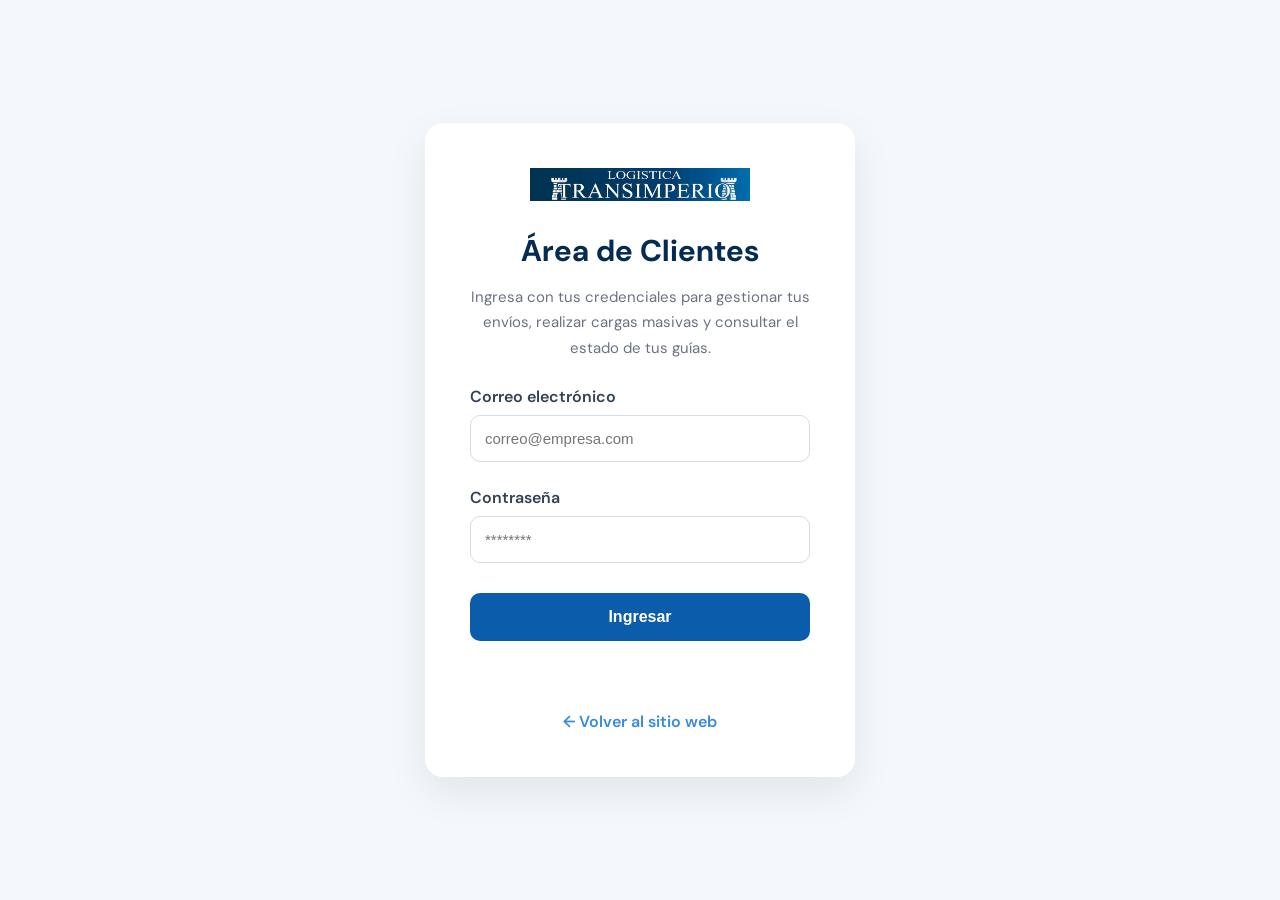
==== clientes/index.html @ 9420f677 "Creacion vista cleintes" ====
<!DOCTYPE html>
<html lang="es">

<head>
    <meta charset="UTF-8">
    <meta name="viewport" content="width=device-width, initial-scale=1.0">

    <title>Área de Clientes | TRANSIMPERIO</title>

    <link rel="stylesheet" href="../css/styles.css">
    <link rel="stylesheet" href="login.css">
</head>

<body>

    <main class="login-container">

        <div class="login-card">

            <img src="../assets/images/logo_simplificado.png" alt="TRANSIMPERIO" class="login-logo">

            <h1>Área de Clientes</h1>

            <p class="login-description">
                Ingresa con tus credenciales para gestionar tus envíos,
                realizar cargas masivas y consultar el estado de tus guías.
            </p>

            <form id="loginForm">

                <div class="input-group">

                    <label>Correo electrónico</label>

                    <input type="email" id="email" placeholder="correo@empresa.com" required>

                </div>

                <div class="input-group">

                    <label>Contraseña</label>

                    <input type="password" id="password" placeholder="********" required>

                </div>

                <button type="submit" class="login-btn">
                    Ingresar
                </button>

            </form>

            <div id="mensaje"></div>

            <a href="../index.html" class="back-link">
                ← Volver al sitio web
            </a>

        </div>

    </main>

    <script src="login.js"></script>

</body>

</html>
---- css/styles.css ----
/* ============================================================
   TRANSIMPERIO — styles.css
   ============================================================ */

@import url('https://fonts.googleapis.com/css2?family=Syne:wght@400;600;700;800&family=DM+Sans:ital,opsz,wght@0,9..40,300;0,9..40,400;0,9..40,500;1,9..40,300&display=swap');

/* ── TOKENS ── */
:root {
  --blue-900: #042C53;
  --blue-800: #0C447C;
  --blue-700: #185FA5;
  --blue-500: #378ADD;
  --blue-200: #85B7EB;
  --blue-100: #B5D4F4;
  --blue-50:  #E6F1FB;
  --white:    #ffffff;
  --gray-50:  #F8F9FB;
  --gray-400: #8A96A8;
  --gray-500: #6B7685;
  --gray-700: #3D4858;
  --accent:   #378ADD;
  --green:    #63D38B;
  --yellow:   #FAC775;

  --font-display: 'Syne', sans-serif;
  --font-body:    'DM Sans', sans-serif;

  --radius-sm: 8px;
  --radius-md: 12px;
  --radius-lg: 16px;
  --radius-xl: 20px;

  --shadow-sm:   0 2px 12px rgba(4,44,83,0.06);
  --shadow-card: 0 4px 24px rgba(4,44,83,0.08);
  --shadow-hover:0 12px 40px rgba(4,44,83,0.14);

  --transition: 0.2s ease;
}

/* ── RESET ── */
*, *::before, *::after { box-sizing: border-box; margin: 0; padding: 0; }
html { scroll-behavior: smooth; }
body {
  font-family: var(--font-body);
  color: var(--gray-700);
  background: var(--white);
  overflow-x: hidden;
  -webkit-font-smoothing: antialiased;
}
.font-display { font-family: var(--font-display); }

/* ════════════════════════════════════════════
   NAV
════════════════════════════════════════════ */
#main-nav {
  position: fixed; top: 0; left: 0; right: 0; z-index: 100;
  height: 68px;
  display: flex; align-items: center; justify-content: space-between;
  padding: 0 5vw;
  background: rgba(255,255,255,0.93);
  backdrop-filter: blur(16px);
  -webkit-backdrop-filter: blur(16px);
  border-bottom: 1px solid rgba(55,138,221,0.10);
  transition: box-shadow var(--transition);
}
#main-nav.scrolled { box-shadow: 0 2px 24px rgba(4,44,83,0.09); }

.nav-logo-img-wrap { display: flex; align-items: center; text-decoration: none; flex-shrink: 0; }
.nav-logo-img      { height: 44px; width: auto; object-fit: contain; border-radius: var(--radius-sm); transition: opacity var(--transition); }
.nav-logo-img-wrap:hover .nav-logo-img { opacity: 0.85; }

.hamburger { display: none; flex-direction: column; gap: 5px; cursor: pointer; background: none; border: none; padding: 4px; }
.hamburger span { display: block; width: 24px; height: 2px; background: var(--blue-900); border-radius: 2px; transition: all 0.3s; }
.hamburger.open span:nth-child(1) { transform: translateY(7px) rotate(45deg); }
.hamburger.open span:nth-child(2) { opacity: 0; }
.hamburger.open span:nth-child(3) { transform: translateY(-7px) rotate(-45deg); }

.mobile-menu {
  display: none;
  position: fixed; top: 68px; left: 0; right: 0;
  background: var(--white);
  border-bottom: 1px solid var(--blue-50);
  padding: 24px 5vw;
  flex-direction: column; gap: 20px;
  z-index: 99;
  box-shadow: 0 8px 24px rgba(4,44,83,0.08);
}
.mobile-menu.open { display: flex; }

/* ════════════════════════════════════════════
   TIPOGRAFÍA COMPARTIDA
════════════════════════════════════════════ */
.section-label {
  display: inline-flex;
  align-items: center;
  gap: 10px;
  font-family: var(--font-display);
  font-size: 11px;
  font-weight: 700;
  letter-spacing: 2.5px;
  text-transform: uppercase;
  background: linear-gradient(90deg, var(--blue-700), var(--blue-500));
  -webkit-background-clip: text;
  -webkit-text-fill-color: transparent;
  background-clip: text;
  margin-bottom: 14px;
}
.section-label::before {
  content: '';
  display: inline-block;
  width: 28px; height: 2px;
  border-radius: 2px;
  background: linear-gradient(90deg, var(--blue-700), var(--blue-500));
  flex-shrink: 0;
}

/* Variante para fondos oscuros — resetea el clip y usa color directo */
.section-label-light {
  display: inline-flex;
  align-items: center;
  gap: 10px;
  font-family: var(--font-display);
  font-size: 11px;
  font-weight: 700;
  letter-spacing: 2.5px;
  text-transform: uppercase;
  color: var(--blue-200);
  background: none;
  -webkit-text-fill-color: var(--blue-200);
  margin-bottom: 14px;
}
.section-label-light::before {
  content: '';
  display: inline-block;
  width: 28px; height: 2px;
  border-radius: 2px;
  background: var(--blue-200);
  flex-shrink: 0;
}

.section-title {
  font-size: clamp(28px, 3.5vw, 42px);
  font-weight: 800;
  color: var(--blue-900);
  line-height: 1.2;
  letter-spacing: -0.5px;
  margin-bottom: 20px;
}

/* ════════════════════════════════════════════
   HERO
════════════════════════════════════════════ */
.hero { min-height: 100vh; position: relative; overflow: hidden; display: flex; align-items: center; }

.hero-bg-img { position: absolute; inset: 0; z-index: 0; }
.hero-bg-img img { width: 100%; height: 100%; object-fit: cover; object-position: center 30%; display: block; }

.hero-overlay {
  position: absolute; inset: 0; z-index: 1;
  background: linear-gradient(105deg, rgba(4,44,83,0.90) 0%, rgba(4,44,83,0.72) 55%, rgba(4,44,83,0.38) 100%);
}

.hero-content {
  position: relative; z-index: 2; width: 100%;
  display: grid; grid-template-columns: 1fr 1fr;
  align-items: center; gap: 48px;
  padding: 120px 5vw 80px;
}

.hero-text { max-width: 560px; }

.hero-badge {
  display: inline-flex; align-items: center; gap: 8px;
  background: rgba(255,255,255,0.11);
  border: 1px solid rgba(255,255,255,0.18);
  border-radius: 100px;
  padding: 6px 14px;
  font-size: 12px; font-weight: 500;
  color: rgba(255,255,255,0.85);
  margin-bottom: 24px;
}
.hero-badge-dot { display: inline-block; width: 7px; height: 7px; border-radius: 50%; background: var(--blue-200); flex-shrink: 0; }

.hero-title { font-size: clamp(36px, 4.5vw, 62px); font-weight: 800; color: var(--white); line-height: 1.1; letter-spacing: -1.5px; margin-bottom: 24px; }
.hero-title-em { color: var(--blue-200); font-style: normal; }

.hero-subtitle { font-size: 17px; color: rgba(255,255,255,0.70); line-height: 1.7; max-width: 480px; margin-bottom: 40px; }

.hero-ctas { display: flex; gap: 12px; flex-wrap: wrap; }

.btn-primary {
  background: var(--blue-500); color: var(--white);
  padding: 14px 28px; border-radius: var(--radius-xl);
  font-size: 14px; font-weight: 500; text-decoration: none; display: inline-block;
  transition: background var(--transition), transform var(--transition);
}
.btn-primary:hover { background: var(--blue-700); transform: translateY(-2px); }

.btn-outline {
  border: 1.5px solid rgba(255,255,255,0.32); color: var(--white);
  padding: 13px 28px; border-radius: var(--radius-xl);
  font-size: 14px; font-weight: 500; text-decoration: none; display: inline-block;
  transition: border-color var(--transition), background var(--transition);
}
.btn-outline:hover { border-color: rgba(255,255,255,0.65); background: rgba(255,255,255,0.08); }

/* Stat cards */
.hero-visual { display: flex; align-items: center; justify-content: center; }
.hero-cards-wrap { position: relative; width: 320px; height: 320px; }

.stat-card {
  position: absolute;
  background: var(--white); border: 1px solid var(--blue-100);
  border-radius: var(--radius-lg); padding: 20px 24px;
  box-shadow: 0 8px 32px rgba(4,44,83,0.24);
  animation: floatCard 6s ease-in-out infinite;
}
.stat-card-number { font-family: var(--font-display); font-size: 32px; font-weight: 800; color: var(--blue-900); }
.stat-card-label  { font-size: 12px; color: var(--gray-400); margin-top: 4px; }
.stat-card-title  { font-family: var(--font-display); font-size: 18px; font-weight: 700; color: var(--blue-900); margin-bottom: 2px; }
.stat-card-dots   { display: flex; gap: 6px; margin-bottom: 12px; }

.dot-blue   { width: 9px; height: 9px; border-radius: 50%; background: var(--blue-500); display: inline-block; }
.dot-green  { width: 9px; height: 9px; border-radius: 50%; background: var(--green);    display: inline-block; }
.dot-yellow { width: 9px; height: 9px; border-radius: 50%; background: var(--yellow);   display: inline-block; }

.card-a { top: 0;    left: 0;    width: 188px; }
.card-b { top: 60px; right: 0;   width: 188px; animation-delay: -2s; animation-duration: 7s; }
.card-c { bottom: 0; left: 28px; width: 232px; animation-delay: -4s; animation-duration: 8s; }

.card-dark        { background: var(--blue-900); border-color: var(--blue-700); }
.card-dark-number { color: var(--white); }
.card-dark-label  { color: var(--blue-200); }

@keyframes floatCard {
  0%, 100% { transform: translateY(0); }
  50%       { transform: translateY(-8px); }
}

/* ════════════════════════════════════════════
   NOSOTROS
════════════════════════════════════════════ */
.about-grid {
  display: grid;
  grid-template-columns: 1fr 1fr;
  gap: 64px;
  align-items: center;
}

.pillars-grid {
  display: grid;
  grid-template-columns: 1fr 1fr;
  gap: 16px;
}

.pillar {
  background: var(--white);
  border: 1px solid var(--blue-100);
  border-radius: var(--radius-md);
  padding: 20px;
  transition: box-shadow var(--transition), transform var(--transition);
}
.pillar:hover { box-shadow: var(--shadow-card); transform: translateY(-2px); }

.pillar-icon {
  width: 40px; height: 40px;
  background: var(--blue-50);
  border-radius: var(--radius-md);
  display: flex; align-items: center; justify-content: center;
  margin-bottom: 12px;
}

/* ════════════════════════════════════════════
   SERVICIOS
════════════════════════════════════════════ */
.services-grid {
  display: grid;
  grid-template-columns: repeat(3, 1fr);
  gap: 24px;
}

.service-card {
  background: var(--white);
  border: 1px solid var(--blue-100);
  border-radius: var(--radius-lg);
  padding: 28px 24px;
  position: relative; overflow: hidden;
  transition: box-shadow var(--transition), transform var(--transition), border-color var(--transition);
}
.service-card::after {
  content: '';
  position: absolute; top: 0; left: 0; right: 0; height: 3px;
  background: linear-gradient(90deg, var(--blue-700), var(--accent));
  opacity: 0; transition: opacity var(--transition);
}
.service-card:hover { box-shadow: var(--shadow-hover); transform: translateY(-4px); border-color: var(--blue-200); }
.service-card:hover::after { opacity: 1; }

.service-card-cta { background: var(--blue-900); border-color: var(--blue-700); }
.service-card-cta::after { display: none; }

.service-img-wrap {
  width: 100%; height: 150px;
  border-radius: var(--radius-md); overflow: hidden;
  margin-bottom: 18px;
  background: var(--blue-50);
  display: flex; align-items: center; justify-content: center;
}
.service-img-wrap img { width: 100%; height: 100%; object-fit: cover; transition: transform 0.4s ease; }
.service-card:hover .service-img-wrap img { transform: scale(1.05); }
.service-img-fallback { display: flex; align-items: center; justify-content: center; width: 100%; height: 100%; }
.service-img-dark { background: rgba(255,255,255,0.07); }

.service-title { font-family: var(--font-display); font-size: 16px; font-weight: 700; color: var(--blue-900); margin-bottom: 8px; }
.service-desc  { font-size: 13px; color: var(--gray-400); line-height: 1.65; }
.service-desc-dark { color: var(--blue-200); margin-bottom: 20px; }

.service-cta-btn {
  display: inline-block;
  color: var(--white); font-size: 13px; font-weight: 500;
  padding: 10px 20px;
  border: 1px solid rgba(255,255,255,0.22);
  border-radius: var(--radius-md);
  text-decoration: none;
  transition: border-color var(--transition), background var(--transition);
}
.service-cta-btn:hover { border-color: rgba(255,255,255,0.50); background: rgba(255,255,255,0.07); }

/* ════════════════════════════════════════════
   RASTREO
════════════════════════════════════════════ */
.tracking-section {
  background: linear-gradient(135deg, var(--blue-900) 0%, var(--blue-800) 100%);
  position: relative; overflow: hidden;
}
.tracking-section::before {
  content: '';
  position: absolute; top: -100px; right: -100px;
  width: 500px; height: 500px;
  background: radial-gradient(circle, rgba(55,138,221,0.14) 0%, transparent 65%);
  pointer-events: none;
}

.appsheet-iframe-wrap {
  position: relative; width: 100%;
  border-radius: var(--radius-xl); overflow: hidden;
  box-shadow: 0 20px 60px rgba(0,0,0,0.3);
  background: rgba(255,255,255,0.05);
  border: 1px solid rgba(255,255,255,0.10);
}
.appsheet-iframe-wrap iframe { display: block; width: 100%; height: 560px; border: none; }

.iframe-loader {
  position: absolute; inset: 0;
  display: flex; align-items: center; justify-content: center;
  background: rgba(4,44,83,0.6);
  backdrop-filter: blur(4px);
  color: var(--white); font-size: 14px; gap: 10px;
  transition: opacity 0.4s;
}
.iframe-loader.hidden { opacity: 0; pointer-events: none; }
.loader-dot { width: 8px; height: 8px; border-radius: 50%; background: var(--accent); animation: pulse 1.2s ease-in-out infinite; }
.loader-dot:nth-child(2) { animation-delay: 0.2s; }
.loader-dot:nth-child(3) { animation-delay: 0.4s; }
@keyframes pulse {
  0%, 100% { opacity: 0.3; transform: scale(0.8); }
  50%       { opacity: 1;   transform: scale(1.2); }
}

/* ════════════════════════════════════════════
   COBERTURA
════════════════════════════════════════════ */
.coverage-grid {
  display: grid;
  grid-template-columns: 1fr 1fr;
  gap: 64px;
  align-items: center;
}

.coverage-point { display: flex; align-items: center; gap: 12px; }
.coverage-point .dot { width: 8px; height: 8px; border-radius: 50%; background: var(--blue-500); flex-shrink: 0; }

.coverage-map-wrap {
  background: var(--white);
  border: 1px solid var(--blue-100);
  border-radius: var(--radius-lg);
  overflow: hidden;
  box-shadow: var(--shadow-card);
}
.map-address-bar {
  display: flex; align-items: center; gap: 8px;
  padding: 12px 16px;
  background: var(--white);
  border-top: 1px solid var(--blue-50);
  font-size: 13px; color: var(--gray-700);
}
.map-address-bar span { flex: 1; }
.map-address-link { font-size: 12px; font-weight: 500; color: var(--blue-700); text-decoration: none; white-space: nowrap; transition: color var(--transition); }
.map-address-link:hover { color: var(--blue-500); }

/* ════════════════════════════════════════════
   CONTACTO
════════════════════════════════════════════ */
.contact-grid {
  display: grid;
  grid-template-columns: 1fr 1fr;
  gap: 64px;
  align-items: start;
}

.contact-info { display: flex; flex-direction: column; gap: 16px; }

.contact-item {
  display: flex; align-items: center; gap: 16px;
  padding: 20px 24px;
  background: var(--gray-50);
  border: 1px solid var(--blue-50);
  border-radius: 14px;
  transition: box-shadow var(--transition);
}
.contact-item:hover { box-shadow: var(--shadow-card); }

.contact-icon {
  width: 44px; height: 44px;
  background: var(--blue-50);
  border-radius: var(--radius-md);
  display: flex; align-items: center; justify-content: center;
  flex-shrink: 0;
}

.contact-form { display: flex; flex-direction: column; gap: 16px; }

.form-row { display: grid; grid-template-columns: 1fr 1fr; gap: 16px; }

.form-group { display: flex; flex-direction: column; gap: 6px; }

.form-label { font-size: 12px; font-weight: 500; color: var(--gray-700); }

.form-input {
  padding: 12px 16px;
  border: 1px solid var(--blue-100);
  border-radius: var(--radius-lg);
  font-size: 14px;
  font-family: var(--font-body);
  color: var(--gray-700);
  background: var(--white);
  outline: none;
  transition: border-color var(--transition), box-shadow var(--transition);
}
.form-input:focus { border-color: var(--blue-500); box-shadow: 0 0 0 3px rgba(55,138,221,0.12); }
.form-input::placeholder { color: var(--gray-400); }

.form-select { cursor: pointer; }
.form-textarea { resize: vertical; min-height: 110px; }

.btn-submit {
  background: var(--blue-700); color: var(--white);
  padding: 14px; border-radius: var(--radius-lg);
  font-size: 14px; font-weight: 500;
  font-family: var(--font-body);
  border: none; cursor: pointer;
  transition: background var(--transition), transform var(--transition);
}
.btn-submit:hover { background: var(--blue-900); transform: translateY(-1px); }

.form-msg { font-size: 13px; min-height: 20px; }

/* ════════════════════════════════════════════
   FOOTER
════════════════════════════════════════════ */
.site-footer { background: var(--blue-900); padding: 48px 5vw 28px; }

.footer-top {
  display: flex; justify-content: space-between; align-items: start;
  margin-bottom: 36px; flex-wrap: wrap; gap: 24px;
}

.footer-logo { font-family: var(--font-display); font-size: 20px; font-weight: 800; color: var(--white); letter-spacing: -0.5px; }
.footer-logo span { color: var(--blue-200); }

.footer-desc { font-size: 13px; color: var(--blue-200); line-height: 1.65; max-width: 280px; margin-top: 8px; }

.footer-links { display: flex; flex-direction: column; gap: 10px; }
.footer-links a { font-size: 13px; color: var(--blue-200); text-decoration: none; transition: color var(--transition); }
.footer-links a:hover { color: var(--white); }

.footer-bottom {
  display: flex; justify-content: space-between; align-items: center;
  padding-top: 20px; flex-wrap: wrap; gap: 8px;
  border-top: 1px solid rgba(255,255,255,0.08);
  font-size: 12px; color: rgba(255,255,255,0.30);
}

/* ════════════════════════════════════════════
   WHATSAPP
════════════════════════════════════════════ */
.wa-float {
  position: fixed; bottom: 28px; right: 28px; z-index: 200;
  background: #25D366; width: 56px; height: 56px; border-radius: 50%;
  display: flex; align-items: center; justify-content: center;
  box-shadow: 0 4px 20px rgba(37,211,102,0.45);
  text-decoration: none;
  transition: transform var(--transition), box-shadow var(--transition);
}
.wa-float:hover { transform: scale(1.1); box-shadow: 0 8px 28px rgba(37,211,102,0.55); }

/* ════════════════════════════════════════════
   SCROLL REVEAL
════════════════════════════════════════════ */
.reveal { opacity: 0; transform: translateY(28px); transition: opacity 0.6s ease, transform 0.6s ease; }
.reveal.visible { opacity: 1; transform: translateY(0); }

/* ════════════════════════════════════════════
   RESPONSIVE — tablet / mobile
════════════════════════════════════════════ */
@media (max-width: 1024px) {
  .services-grid { grid-template-columns: 1fr 1fr; }
}

@media (max-width: 900px) {
  /* Nav */
  .nav-links-wrapper { display: none !important; }
  .hamburger { display: flex; }
  .nav-logo-img { height: 36px; }

  /* Hero */
  .hero-content { grid-template-columns: 1fr; padding-top: 110px; padding-bottom: 60px; }
  .hero-visual   { display: none !important; }

  /* Secciones */
  .about-grid    { grid-template-columns: 1fr; gap: 40px; }
  .coverage-grid { grid-template-columns: 1fr; gap: 40px; }
  .contact-grid  { grid-template-columns: 1fr; gap: 40px; }
  .services-grid { grid-template-columns: 1fr 1fr; }

  .pillars-grid { grid-template-columns: 1fr 1fr; gap: 12px; }
  .form-row     { grid-template-columns: 1fr; }

  /* Footer */
  .footer-top { flex-direction: column; }

  /* iFrame */
  .appsheet-iframe-wrap iframe { height: 480px; }
}

@media (max-width: 600px) {
  .services-grid { grid-template-columns: 1fr; }
  .pillars-grid  { grid-template-columns: 1fr; }
  .hero-title    { font-size: 34px; letter-spacing: -1px; }
  .appsheet-iframe-wrap iframe { height: 420px; }
  .nav-logo-img  { height: 32px; }
}
---- clientes/login.css ----
/* ==========================================
   LOGIN - TRANSIMPERIO
========================================== */

body {
    margin: 0;
    padding: 0;
    font-family: var(--font-body, 'Segoe UI', sans-serif);
    background: #f4f7fb;
    min-height: 100vh;
    display: flex;
    justify-content: center;
    align-items: center;
}

.login-container {
    width: 100%;
    padding: 30px;
    display: flex;
    justify-content: center;
    align-items: center;
}

.login-card {
    width: 100%;
    max-width: 430px;
    background: white;
    border-radius: 18px;
    padding: 45px;
    box-shadow: 0 15px 40px rgba(0, 0, 0, .08);
    text-align: center;
}

.login-logo {
    width: 220px;
    margin-bottom: 25px;
}

.login-card h1 {
    margin: 0;
    color: var(--blue-900);
    font-size: 30px;
    font-weight: 700;
}

.login-description {
    margin-top: 15px;
    color: #6b7280;
    line-height: 1.7;
    font-size: 15px;
}

.input-group {
    margin-top: 25px;
    text-align: left;
}

.input-group label {
    display: block;
    margin-bottom: 8px;
    font-weight: 600;
    color: #334155;
}

.input-group input {
    width: 100%;
    padding: 14px;
    border-radius: 10px;
    border: 1px solid #d6dce5;
    font-size: 15px;
    transition: .3s;
    box-sizing: border-box;
}

.input-group input:focus {
    outline: none;
    border-color: #378add;
    box-shadow: 0 0 0 3px rgba(55, 138, 221, .15);
}

.login-btn {
    margin-top: 30px;
    width: 100%;
    padding: 15px;
    border: none;
    border-radius: 10px;
    background: #0b5cab;
    color: white;
    font-size: 16px;
    font-weight: 600;
    cursor: pointer;
    transition: .3s;
}

.login-btn:hover {
    background: #084a8a;
}

#mensaje {
    margin-top: 18px;
    min-height: 22px;
    color: #d32f2f;
    font-size: 14px;
}

.back-link {
    display: inline-block;
    margin-top: 30px;
    text-decoration: none;
    color: #378add;
    font-weight: 600;
}

.back-link:hover {
    text-decoration: underline;
}

@media(max-width:600px) {
    .login-card {
        padding: 30px;
    }

    .login-logo {
        width: 170px;
    }
}
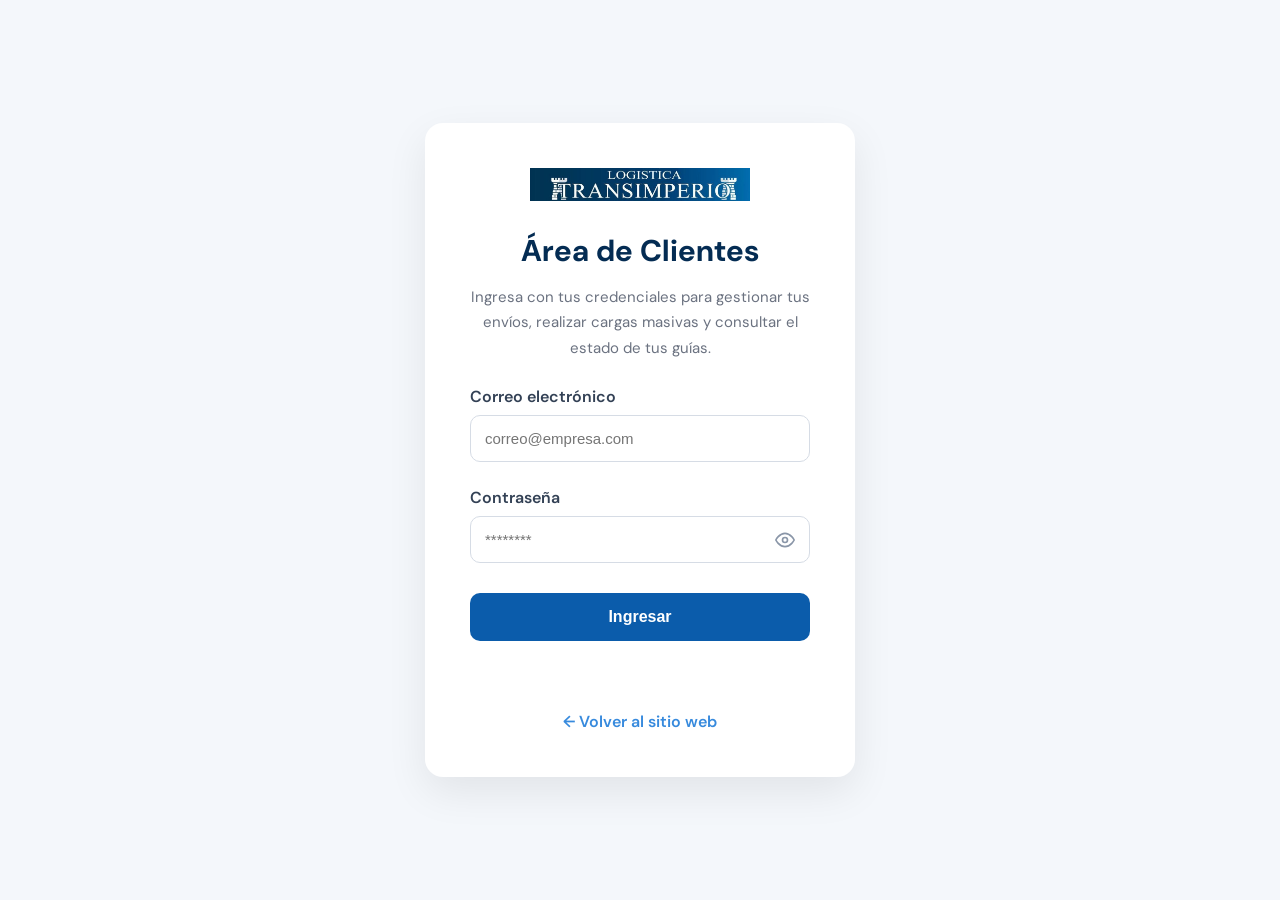
==== commit 4c8fdd2d: "Build/edit guias y valores" ====
--- a/clientes/index.html
+++ b/clientes/index.html
@@ -30,17 +30,31 @@
 
                 <div class="input-group">
 
-                    <label>Correo electrónico</label>
+                    <label for="email">Correo electrónico</label>
 
-                    <input type="email" id="email" placeholder="correo@empresa.com" required>
+                    <input type="email" id="email" placeholder="correo@empresa.com" autocomplete="username" required>
 
                 </div>
 
                 <div class="input-group">
 
-                    <label>Contraseña</label>
+                    <label for="password">Contraseña</label>
 
-                    <input type="password" id="password" placeholder="********" required>
+                    <div class="password-wrap">
+                        <input type="password" id="password" placeholder="********" autocomplete="current-password" required>
+                        <button type="button" class="ver-clave" id="btnVerClave" aria-label="Mostrar contraseña" title="Mostrar contraseña">
+                            <svg class="ojo-abierto" width="20" height="20" viewBox="0 0 24 24" fill="none" stroke="currentColor" stroke-width="2" stroke-linecap="round" stroke-linejoin="round" aria-hidden="true">
+                                <path d="M1 12s4-8 11-8 11 8 11 8-4 8-11 8-11-8-11-8z" />
+                                <circle cx="12" cy="12" r="3" />
+                            </svg>
+                            <svg class="ojo-cerrado" width="20" height="20" viewBox="0 0 24 24" fill="none" stroke="currentColor" stroke-width="2" stroke-linecap="round" stroke-linejoin="round" aria-hidden="true">
+                                <path d="M17.94 17.94A10.07 10.07 0 0 1 12 20c-7 0-11-8-11-8a18.45 18.45 0 0 1 5.06-5.94" />
+                                <path d="M9.9 4.24A9.12 9.12 0 0 1 12 4c7 0 11 8 11 8a18.5 18.5 0 0 1-2.16 3.19" />
+                                <path d="M14.12 14.12a3 3 0 1 1-4.24-4.24" />
+                                <line x1="1" y1="1" x2="23" y2="23" />
+                            </svg>
+                        </button>
+                    </div>
 
                 </div>
 
@@ -60,6 +74,7 @@
 
     </main>
 
+    <script src="config.js"></script>
     <script src="login.js"></script>
 
 </body>
--- a/css/styles.css
+++ b/css/styles.css
@@ -69,6 +69,24 @@
 .nav-logo-img      { height: 44px; width: auto; object-fit: contain; border-radius: var(--radius-sm); transition: opacity var(--transition); }
 .nav-logo-img-wrap:hover .nav-logo-img { opacity: 0.85; }
 
+/* Links y botones del nav (no dependen de Tailwind) */
+.nav-links-wrapper { display: flex; align-items: center; gap: 28px; }
+.nav-links   { display: flex; align-items: center; gap: 28px; list-style: none; margin: 0; padding: 0; }
+.nav-link    { font-size: 14px; font-weight: 500; color: #4B5563; text-decoration: none; white-space: nowrap; transition: color var(--transition); }
+.nav-link:hover { color: var(--blue-500); }
+.nav-actions { display: flex; align-items: center; gap: 10px; }
+.nav-btn {
+  display: inline-flex; align-items: center; justify-content: center; gap: 6px;
+  white-space: nowrap; text-decoration: none;
+  background: var(--blue-700); color: var(--white);
+  font-size: 14px; font-weight: 500; line-height: 1;
+  min-height: 40px; padding: 0 18px; border: 1.5px solid var(--blue-700); border-radius: var(--radius-sm);
+  transition: background var(--transition), color var(--transition), border-color var(--transition);
+}
+.nav-btn:hover { background: var(--blue-900); border-color: var(--blue-900); }
+.nav-btn-outline { background: transparent; color: var(--blue-700); }
+.nav-btn-outline:hover { background: var(--blue-50); color: var(--blue-900); border-color: var(--blue-900); }
+
 .hamburger { display: none; flex-direction: column; gap: 5px; cursor: pointer; background: none; border: none; padding: 4px; }
 .hamburger span { display: block; width: 24px; height: 2px; background: var(--blue-900); border-radius: 2px; transition: all 0.3s; }
 .hamburger.open span:nth-child(1) { transform: translateY(7px) rotate(45deg); }
@@ -86,6 +104,8 @@
   box-shadow: 0 8px 24px rgba(4,44,83,0.08);
 }
 .mobile-menu.open { display: flex; }
+.mobile-menu .nav-btn { font-size: 15px; min-height: 46px; }
+.mobile-menu a:not(.nav-btn) { font-size: 16px; font-weight: 500; color: var(--gray-700); text-decoration: none; }
 
 /* ════════════════════════════════════════════
    TIPOGRAFÍA COMPARTIDA
@@ -510,6 +530,40 @@
 .reveal { opacity: 0; transform: translateY(28px); transition: opacity 0.6s ease, transform 0.6s ease; }
 .reveal.visible { opacity: 1; transform: translateY(0); }
 
+
+/* ════════════════════════════════════════════
+   ANCHO MÁXIMO DEL CONTENIDO
+   El fondo de cada sección ocupa todo el ancho,
+   pero el contenido se limita a 1200px centrado.
+════════════════════════════════════════════ */
+:root { --content-max: 1200px; --gutter: max(5vw, calc((100% - var(--content-max)) / 2)); }
+#main-nav { padding-left: var(--gutter); padding-right: var(--gutter); }
+.hero-content { padding-left: var(--gutter); padding-right: var(--gutter); }
+#nosotros, #servicios, #rastreo, #cobertura, #contacto {
+  padding: 96px var(--gutter);
+}
+.site-footer { padding-left: var(--gutter); padding-right: var(--gutter); }
+
+/* ════════════════════════════════════════════
+   RESPALDO DE UTILIDADES TAILWIND
+   Mismos valores que Tailwind: si el CDN no carga
+   (sin internet, bloqueado, lento) la página se ve igual.
+════════════════════════════════════════════ */
+.flex { display: flex; } .flex-col { flex-direction: column; } .gap-3 { gap: .75rem; }
+.w-5 { width: 1.25rem; } .h-5 { height: 1.25rem; }
+.max-w-lg { max-width: 32rem; } .max-w-3xl { max-width: 48rem; } .mx-auto { margin-left: auto; margin-right: auto; }
+.mb-0\.5 { margin-bottom: .125rem; } .mb-1 { margin-bottom: .25rem; } .mb-4 { margin-bottom: 1rem; }
+.mb-8 { margin-bottom: 2rem; } .mb-12 { margin-bottom: 3rem; } .mb-14 { margin-bottom: 3.5rem; } .mt-8 { margin-top: 2rem; }
+.py-24 { padding-top: 6rem; padding-bottom: 6rem; } .px-\[5vw\] { padding-left: 5vw; padding-right: 5vw; }
+.text-xs { font-size: .75rem; line-height: 1rem; } .text-sm { font-size: .875rem; line-height: 1.25rem; }
+.text-base { font-size: 1rem; line-height: 1.5rem; } .leading-relaxed { line-height: 1.625; }
+.text-center { text-align: center; } .underline { text-decoration: underline; }
+.font-body { font-family: var(--font-body); } .font-medium { font-weight: 500; } .font-bold { font-weight: 700; }
+.text-gray-400 { color: #9CA3AF; } .text-gray-500 { color: #6B7280; } .text-gray-700 { color: #374151; }
+.text-brand-900 { color: var(--blue-900); } .bg-white { background-color: #fff; }
+.transition-colors { transition: color .15s, background-color .15s, border-color .15s; }
+.hover\:text-brand-500:hover { color: var(--blue-500); } .hover\:text-white:hover { color: #fff; }
+
 /* ════════════════════════════════════════════
    RESPONSIVE — tablet / mobile
 ════════════════════════════════════════════ */
@@ -517,11 +571,22 @@
   .services-grid { grid-template-columns: 1fr 1fr; }
 }
 
-@media (max-width: 900px) {
-  /* Nav */
+@media (max-width: 1180px) {
+  .nav-links-wrapper, .nav-links { gap: 18px; }
+  .nav-link { font-size: 13px; }
+  .nav-btn  { font-size: 13px; padding: 0 14px; min-height: 38px; }
+  .nav-logo-img { height: 38px; }
+}
+
+@media (max-width: 1024px) {
+  /* Nav: menú hamburguesa */
   .nav-links-wrapper { display: none !important; }
   .hamburger { display: flex; }
   .nav-logo-img { height: 36px; }
+  .mobile-menu .nav-btn { font-size: 15px; min-height: 46px; padding: 0 18px; }
+}
+
+@media (max-width: 900px) {
 
   /* Hero */
   .hero-content { grid-template-columns: 1fr; padding-top: 110px; padding-bottom: 60px; }
--- a/clientes/login.css
+++ b/clientes/login.css
@@ -123,4 +123,20 @@
     .login-logo {
         width: 170px;
     }
-}+}
+
+/* ── Ver / ocultar contraseña ── */
+.password-wrap { position: relative; }
+.password-wrap input { width: 100%; padding-right: 48px; }
+.ver-clave {
+    position: absolute; top: 50%; right: 6px; transform: translateY(-50%);
+    width: 38px; height: 38px;
+    display: flex; align-items: center; justify-content: center;
+    background: none; border: none; border-radius: 8px;
+    color: #8A96A8; cursor: pointer;
+    transition: color 0.2s ease, background 0.2s ease;
+}
+.ver-clave:hover, .ver-clave:focus-visible { color: #185FA5; background: #E6F1FB; outline: none; }
+.ver-clave .ojo-cerrado { display: none; }
+.ver-clave.visible .ojo-abierto { display: none; }
+.ver-clave.visible .ojo-cerrado { display: block; }
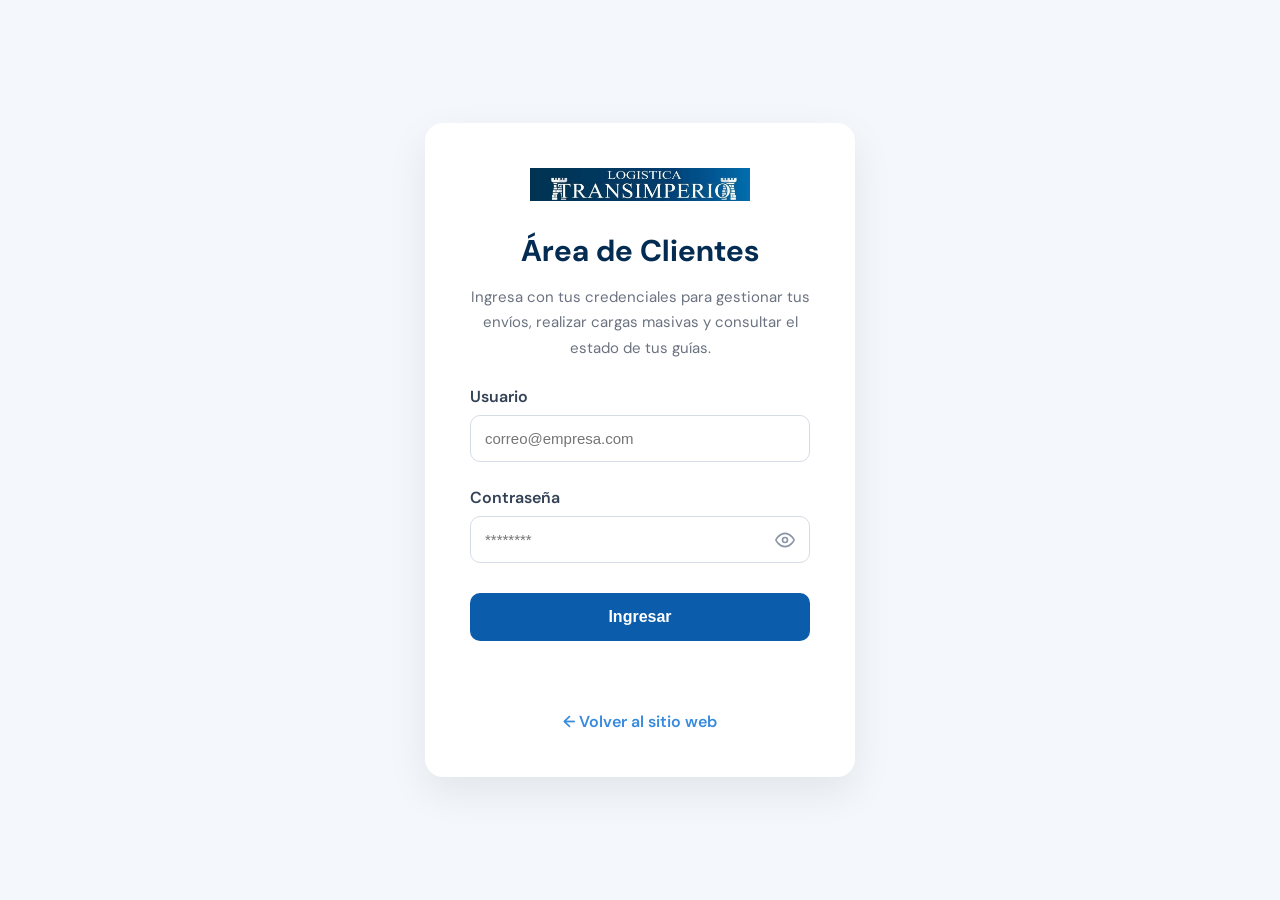
==== commit 165bed74: "Fix/Login label" ====
--- a/clientes/index.html
+++ b/clientes/index.html
@@ -30,7 +30,7 @@
 
                 <div class="input-group">
 
-                    <label for="email">Correo electrónico</label>
+                    <label for="email">Usuario</label>
 
                     <input type="email" id="email" placeholder="correo@empresa.com" autocomplete="username" required>
 
@@ -41,14 +41,21 @@
                     <label for="password">Contraseña</label>
 
                     <div class="password-wrap">
-                        <input type="password" id="password" placeholder="********" autocomplete="current-password" required>
-                        <button type="button" class="ver-clave" id="btnVerClave" aria-label="Mostrar contraseña" title="Mostrar contraseña">
-                            <svg class="ojo-abierto" width="20" height="20" viewBox="0 0 24 24" fill="none" stroke="currentColor" stroke-width="2" stroke-linecap="round" stroke-linejoin="round" aria-hidden="true">
+                        <input type="password" id="password" placeholder="********" autocomplete="current-password"
+                            required>
+                        <button type="button" class="ver-clave" id="btnVerClave" aria-label="Mostrar contraseña"
+                            title="Mostrar contraseña">
+                            <svg class="ojo-abierto" width="20" height="20" viewBox="0 0 24 24" fill="none"
+                                stroke="currentColor" stroke-width="2" stroke-linecap="round" stroke-linejoin="round"
+                                aria-hidden="true">
                                 <path d="M1 12s4-8 11-8 11 8 11 8-4 8-11 8-11-8-11-8z" />
                                 <circle cx="12" cy="12" r="3" />
                             </svg>
-                            <svg class="ojo-cerrado" width="20" height="20" viewBox="0 0 24 24" fill="none" stroke="currentColor" stroke-width="2" stroke-linecap="round" stroke-linejoin="round" aria-hidden="true">
-                                <path d="M17.94 17.94A10.07 10.07 0 0 1 12 20c-7 0-11-8-11-8a18.45 18.45 0 0 1 5.06-5.94" />
+                            <svg class="ojo-cerrado" width="20" height="20" viewBox="0 0 24 24" fill="none"
+                                stroke="currentColor" stroke-width="2" stroke-linecap="round" stroke-linejoin="round"
+                                aria-hidden="true">
+                                <path
+                                    d="M17.94 17.94A10.07 10.07 0 0 1 12 20c-7 0-11-8-11-8a18.45 18.45 0 0 1 5.06-5.94" />
                                 <path d="M9.9 4.24A9.12 9.12 0 0 1 12 4c7 0 11 8 11 8a18.5 18.5 0 0 1-2.16 3.19" />
                                 <path d="M14.12 14.12a3 3 0 1 1-4.24-4.24" />
                                 <line x1="1" y1="1" x2="23" y2="23" />
